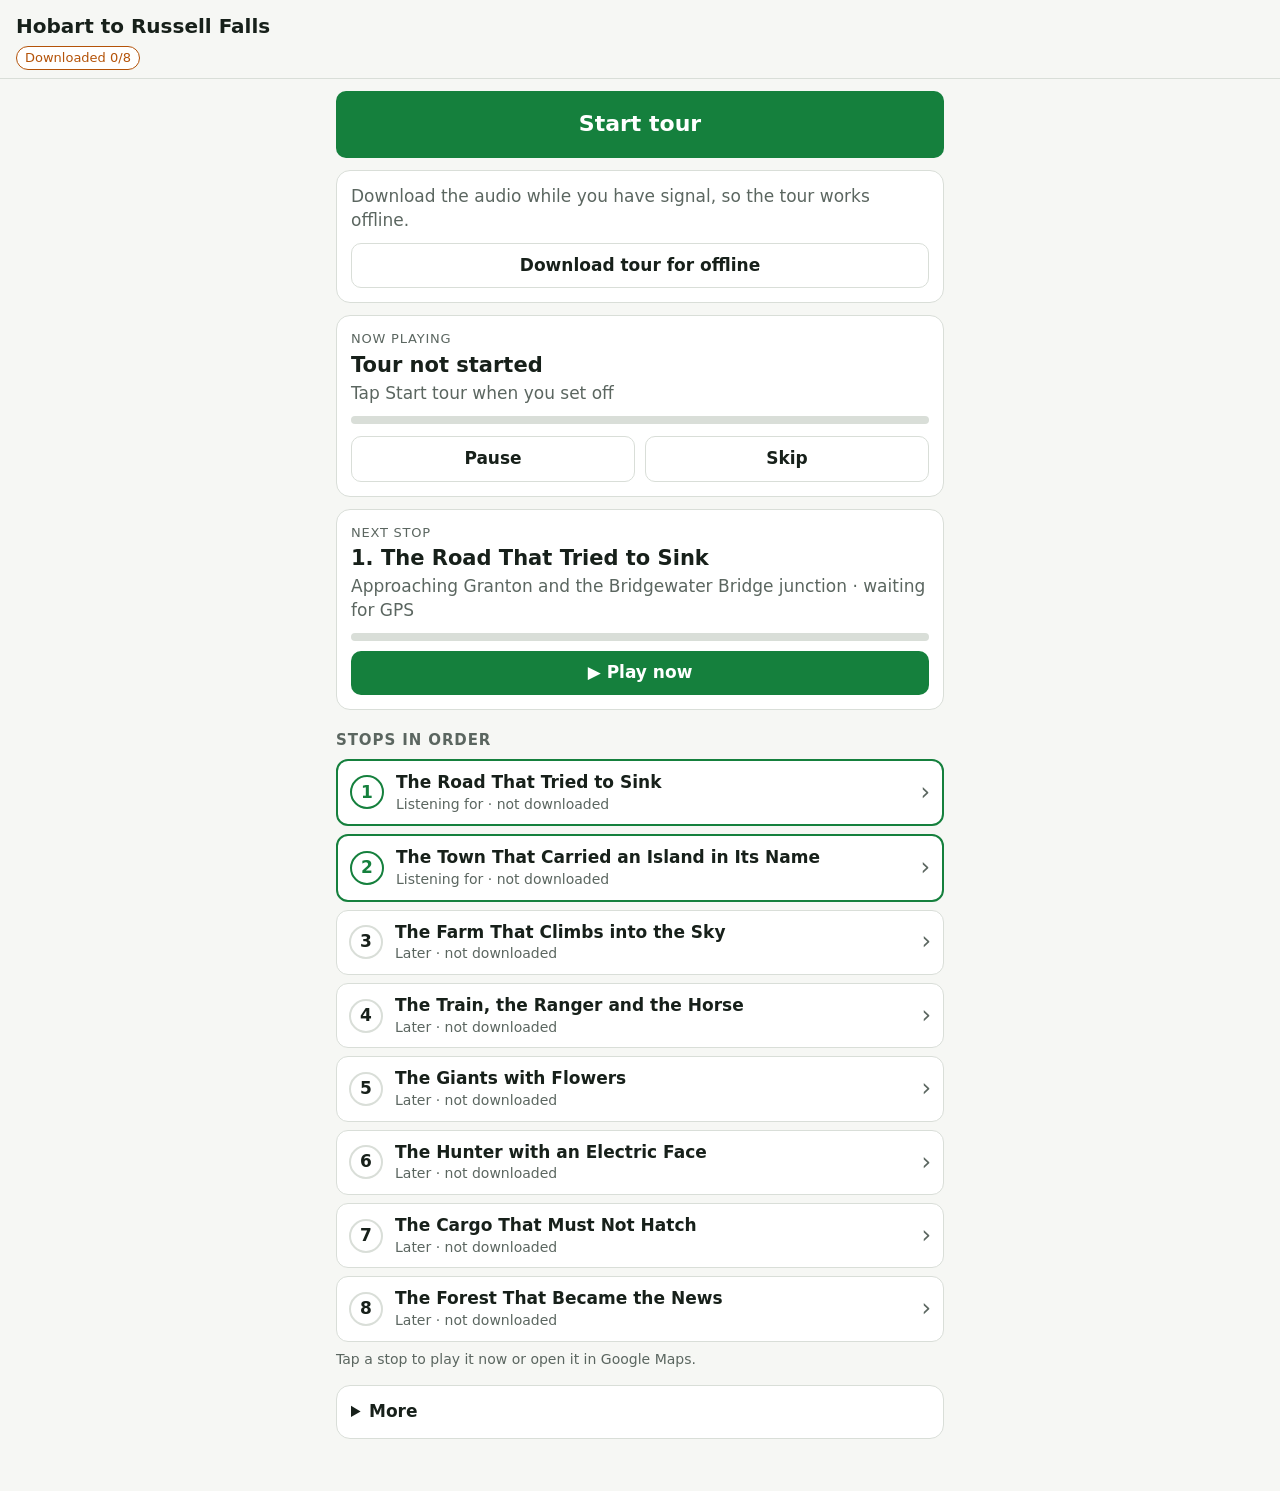
==== site/hobart/index.html @ 5c3e28a6 "Hobart to Russell Falls tour: GPS audio player, pipeline, and eight stops Copy the ElevenLabs pipeli" ====
<!doctype html>
<html lang="en">
<head>
<meta charset="utf-8">
<meta name="viewport" content="width=device-width, initial-scale=1, viewport-fit=cover">
<meta name="theme-color" content="#14532d">
<title>Audio tour</title>
<link rel="manifest" href="manifest.webmanifest">
<link rel="icon" href="../player/icon-192.png">
<link rel="stylesheet" href="../player/style.css">
</head>
<body>
<header>
  <h1 id="title">Audio tour</h1>
  <div id="status" class="status"></div>
</header>
<main>
  <button id="start" class="big">Start tour</button>
  <section id="dl-card" class="card dl">
    <div class="sub">Download the audio while you have signal, so the tour works offline.</div>
    <button id="download" class="wide">Download tour for offline</button>
  </section>
  <section id="now" class="card idle">
    <div class="label">Now playing</div>
    <div id="now-title" class="title">Tour not started</div>
    <div id="now-sub" class="sub"></div>
    <div class="bar"><div id="now-bar"></div></div>
    <button id="tap-play" class="primary wide" hidden>▶ Tap to play</button>
    <div id="now-controls" class="controls" hidden>
      <button id="pause">Pause</button>
      <button id="skip">Skip</button>
    </div>
  </section>
  <section id="next" class="card"></section>
  <h2>Stops in order</h2>
  <div id="stops"></div>
  <p class="hint">Tap a stop to play it now or open it in Google Maps.</p>
  <details id="more" class="card">
    <summary>More</summary>
    <p class="help">Keep this page open on screen while you drive; navigation can run in the
      background. Stops play in order and never interrupt each other: if two trigger close
      together, the second waits. <b>Start here</b> plays a stop now and continues the sequence from it.</p>
    <details id="map-box">
      <summary>Route sketch</summary>
      <svg id="map" role="img" aria-label="Route sketch with stops"></svg>
    </details>
    <details>
      <summary>Plain audio files (if the player fails)</summary>
      <p class="help">Each opens in the phone's own audio player.</p>
      <ol id="files" class="files"></ol>
    </details>
    <section class="tools">
      <button id="sim" hidden>Simulate drive</button>
      <button id="reset">Reset tour</button>
    </section>
  </details>
</main>
<div id="toast" hidden></div>
<script src="../player/app.js"></script>
</body>
</html>
---- site/player/style.css ----
:root {
  --bg: #f6f7f4; --fg: #17201a; --muted: #5b6660; --card: #ffffff; --line: #d9ded8;
  --accent: #15803d; --accent-fg: #fff; --play: #0e7490; --queue: #b45309; --skip: #9ca3af;
}
@media (prefers-color-scheme: dark) {
  :root { --bg: #0f1712; --fg: #e8eee9; --muted: #9aa69f; --card: #18231c; --line: #2a3a30;
    --accent: #22c55e; --accent-fg: #052e16; --play: #22d3ee; --queue: #fbbf24; --skip: #6b7280; }
}
* { box-sizing: border-box; }
body { margin: 0; background: var(--bg); color: var(--fg); font: 17px/1.4 system-ui, sans-serif; }
header { position: sticky; top: 0; z-index: 2; background: var(--bg); padding: 12px 16px 8px; border-bottom: 1px solid var(--line); }
h1 { margin: 0 0 6px; font-size: 20px; }
h2 { font-size: 15px; text-transform: uppercase; letter-spacing: .06em; color: var(--muted); margin: 20px 0 8px; }
main { padding: 12px 16px 40px; max-width: 640px; margin: 0 auto; }
.status { display: flex; flex-wrap: wrap; gap: 6px; }
.status span { font-size: 13px; padding: 2px 8px; border-radius: 99px; background: var(--card); border: 1px solid var(--line); }
button { font: inherit; border: 1px solid var(--line); background: var(--card); color: var(--fg); border-radius: 10px; padding: 10px 14px; min-height: 44px; }
button:active { transform: scale(.98); }
.big { width: 100%; font-size: 22px; font-weight: 700; padding: 18px; background: var(--accent); color: var(--accent-fg); border: 0; margin-bottom: 12px; }
.card { background: var(--card); border: 1px solid var(--line); border-radius: 14px; padding: 14px; margin-bottom: 12px; }
.card.playing { border: 2px solid var(--play); }
.label { font-size: 13px; text-transform: uppercase; letter-spacing: .06em; color: var(--muted); }
.title { font-size: 21px; font-weight: 700; margin: 2px 0; }
.sub { color: var(--muted); }
.bar { height: 8px; background: var(--line); border-radius: 99px; overflow: hidden; margin-top: 10px; }
.bar > div { height: 100%; background: var(--play); width: 0; transition: width .5s; }
#next .bar > div { background: var(--accent); }
.controls { display: flex; gap: 10px; margin-top: 12px; }
.controls button { flex: 1; font-weight: 600; }
.queued { color: var(--queue); margin-bottom: 8px; }
.stop { background: var(--card); border: 1px solid var(--line); border-radius: 12px; margin-bottom: 8px; }
.stop summary { display: flex; align-items: center; gap: 12px; padding: 10px 12px; cursor: pointer; list-style: none; }
.stop summary::-webkit-details-marker { display: none; }
.num { flex: none; width: 34px; height: 34px; border-radius: 50%; display: grid; place-items: center; font-weight: 700; border: 2px solid var(--line); }
.info { flex: 1; min-width: 0; display: flex; flex-direction: column; }
.info .t { font-weight: 600; }
.info .s { font-size: 14px; color: var(--muted); }
.chev { flex: none; color: var(--muted); font-size: 24px; transition: transform .15s; }
.stop[open] .chev { transform: rotate(90deg); }
.primary { background: var(--accent); color: var(--accent-fg); border: 0; font-weight: 700; }
.wide { width: 100%; margin-top: 10px; font-weight: 600; }
.status span.warn { border-color: var(--queue); color: var(--queue); }
.hint { font-size: 14px; color: var(--muted); margin: 4px 0 16px; }
#more > summary { font-weight: 600; cursor: pointer; }
#more details { margin-top: 8px; }
.more { padding: 0 12px 12px 58px; font-size: 15px; color: var(--muted); }
.actions { display: flex; flex-wrap: wrap; gap: 8px; align-items: center; }
.actions a { color: var(--play); }
.stop.playing { border: 2px solid var(--play); }
.stop.playing .num { background: var(--play); border-color: var(--play); color: var(--bg); }
.stop.queued .num { border-color: var(--queue); color: var(--queue); }
.stop.queued .s { color: var(--queue); }
.stop.armed { border: 2px solid var(--accent); }
.stop.armed .num { border-color: var(--accent); color: var(--accent); }
.stop.played .num { background: var(--accent); border-color: var(--accent); color: var(--accent-fg); }
.stop.played .t, .stop.skipped .t { color: var(--muted); }
.stop.skipped .num { border-style: dashed; color: var(--skip); }
#map-box summary { font-weight: 600; cursor: pointer; }
#map { width: 100%; height: auto; margin-top: 8px; }
#map .route { fill: none; stroke: var(--muted); stroke-width: 5; }
#map .route.ret { stroke-dasharray: 12 10; stroke-width: 3; }
#map .pin circle { fill: var(--accent); fill-opacity: .15; stroke: var(--accent); stroke-width: 3; }
#map .pin.played circle, #map .pin.skipped circle { stroke: var(--skip); fill: var(--skip); }
#map .pin.playing circle { stroke: var(--play); fill: var(--play); fill-opacity: .4; }
#map .pin text { fill: var(--fg); font: bold 34px system-ui; text-anchor: middle; dominant-baseline: central; }
#map .me { fill: #ef4444; stroke: #fff; stroke-width: 4; }
.tools { display: flex; flex-wrap: wrap; gap: 8px; margin-top: 16px; }
.help { font-size: 14px; color: var(--muted); }
.error { background: #fee2e2; color: #7f1d1d; padding: 12px; }
#toast { position: fixed; left: 16px; right: 16px; bottom: 16px; background: var(--fg); color: var(--bg); padding: 12px 14px; border-radius: 10px; z-index: 3; }
.card.blocked { border: 2px solid var(--queue); }
.files { padding-left: 20px; }
.files a { color: var(--play); line-height: 2; }
#more details > summary { cursor: pointer; }
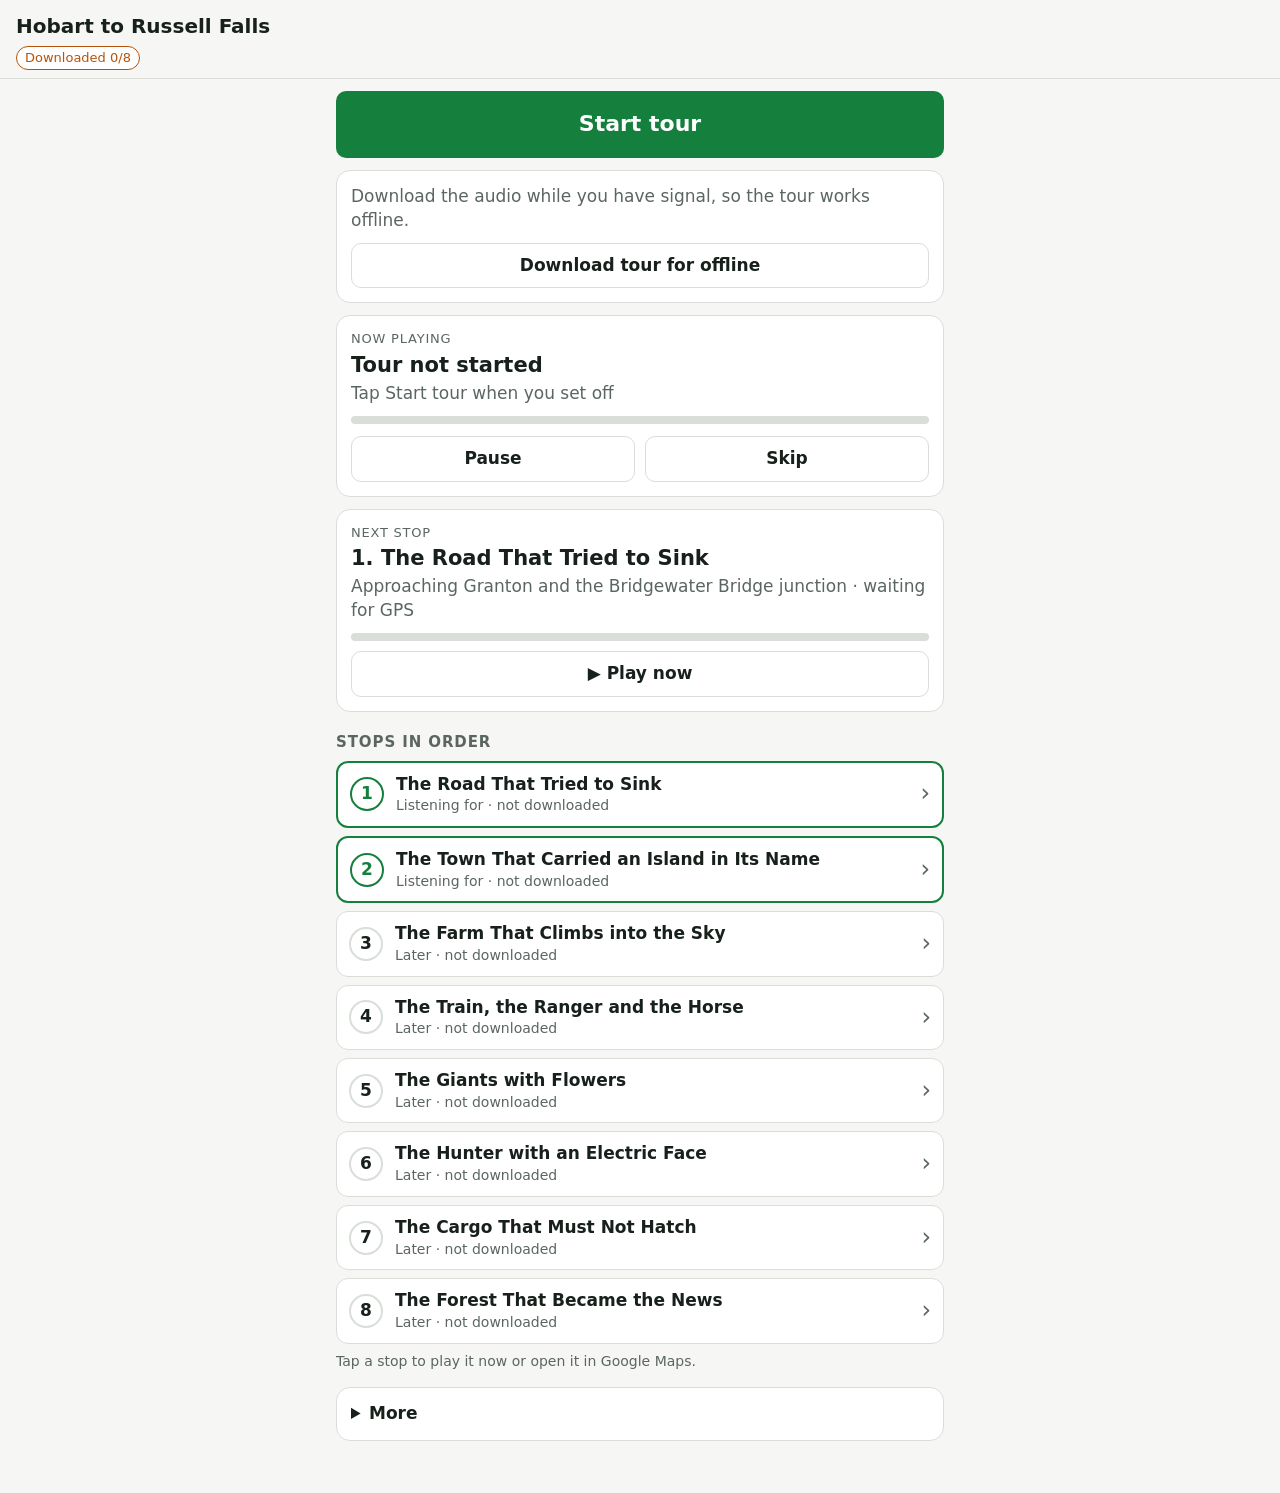
==== commit 2e985c0b: "Make Start wait for GPS and catch up on stops passed while away Task 001 and the catch-up part of ta" ====
--- a/site/hobart/index.html
+++ b/site/hobart/index.html
@@ -1,21 +1,27 @@
 <!doctype html>
+<!-- site/<slug>/index.html is written from site/player/tour.html by `tour publish`; edit the template. -->
 <html lang="en">
 <head>
 <meta charset="utf-8">
 <meta name="viewport" content="width=device-width, initial-scale=1, viewport-fit=cover">
 <meta name="theme-color" content="#14532d">
-<title>Audio tour</title>
+<title>Hobart to Russell Falls</title>
 <link rel="manifest" href="manifest.webmanifest">
 <link rel="icon" href="../player/icon-192.png">
 <link rel="stylesheet" href="../player/style.css">
 </head>
 <body>
 <header>
-  <h1 id="title">Audio tour</h1>
+  <h1 id="title">Hobart to Russell Falls</h1>
   <div id="status" class="status"></div>
 </header>
 <main>
   <button id="start" class="big">Start tour</button>
+  <section id="stale" class="card" hidden>
+    <div class="sub">This phone has progress on this tour from more than 8 hours ago.</div>
+    <button id="restart" class="big">Start from the beginning</button>
+    <button id="continue" class="wide">Continue</button>
+  </section>
   <section id="dl-card" class="card dl">
     <div class="sub">Download the audio while you have signal, so the tour works offline.</div>
     <button id="download" class="wide">Download tour for offline</button>
@@ -25,6 +31,7 @@
     <div id="now-title" class="title">Tour not started</div>
     <div id="now-sub" class="sub"></div>
     <div class="bar"><div id="now-bar"></div></div>
+    <div id="now-offers"></div>
     <button id="tap-play" class="primary wide" hidden>▶ Tap to play</button>
     <div id="now-controls" class="controls" hidden>
       <button id="pause">Pause</button>
@@ -39,7 +46,9 @@
     <summary>More</summary>
     <p class="help">Keep this page open on screen while you drive; navigation can run in the
       background. Stops play in order and never interrupt each other: if two trigger close
-      together, the second waits. <b>Start here</b> plays a stop now and continues the sequence from it.</p>
+      together, the second waits. <b>Start here</b> plays a stop now and continues the sequence from it.
+      If you switch to another app or the screen locks, the phone stops sending GPS to this page;
+      a stop you pass meanwhile is offered when you come back.</p>
     <details id="map-box">
       <summary>Route sketch</summary>
       <svg id="map" role="img" aria-label="Route sketch with stops"></svg>
@@ -48,6 +57,11 @@
       <summary>Plain audio files (if the player fails)</summary>
       <p class="help">Each opens in the phone's own audio player.</p>
       <ol id="files" class="files"></ol>
+    </details>
+    <details id="log-box">
+      <summary>Event log</summary>
+      <p class="help">Why each stop started, newest first. It stays on this phone.</p>
+      <ol id="log" class="log"></ol>
     </details>
     <section class="tools">
       <button id="sim" hidden>Simulate drive</button>
--- a/site/player/style.css
+++ b/site/player/style.css
@@ -18,6 +18,7 @@
 button:active { transform: scale(.98); }
 .big { width: 100%; font-size: 22px; font-weight: 700; padding: 18px; background: var(--accent); color: var(--accent-fg); border: 0; margin-bottom: 12px; }
 .card { background: var(--card); border: 1px solid var(--line); border-radius: 14px; padding: 14px; margin-bottom: 12px; }
+a.card { display: block; color: inherit; text-decoration: none; }
 .card.playing { border: 2px solid var(--play); }
 .label { font-size: 13px; text-transform: uppercase; letter-spacing: .06em; color: var(--muted); }
 .title { font-size: 21px; font-weight: 700; margin: 2px 0; }
@@ -53,14 +54,16 @@
 .stop.armed { border: 2px solid var(--accent); }
 .stop.armed .num { border-color: var(--accent); color: var(--accent); }
 .stop.played .num { background: var(--accent); border-color: var(--accent); color: var(--accent-fg); }
-.stop.played .t, .stop.skipped .t { color: var(--muted); }
-.stop.skipped .num { border-style: dashed; color: var(--skip); }
+.stop.played .t, .stop.skipped .t, .stop.missed .t { color: var(--muted); }
+.stop.skipped .num, .stop.missed .num { border-style: dashed; color: var(--skip); }
+.stop.missed .s { color: var(--queue); }
+.stop.resume .num { border-color: var(--queue); color: var(--queue); }
 #map-box summary { font-weight: 600; cursor: pointer; }
 #map { width: 100%; height: auto; margin-top: 8px; }
 #map .route { fill: none; stroke: var(--muted); stroke-width: 5; }
 #map .route.ret { stroke-dasharray: 12 10; stroke-width: 3; }
 #map .pin circle { fill: var(--accent); fill-opacity: .15; stroke: var(--accent); stroke-width: 3; }
-#map .pin.played circle, #map .pin.skipped circle { stroke: var(--skip); fill: var(--skip); }
+#map .pin.played circle, #map .pin.skipped circle, #map .pin.missed circle { stroke: var(--skip); fill: var(--skip); }
 #map .pin.playing circle { stroke: var(--play); fill: var(--play); fill-opacity: .4; }
 #map .pin text { fill: var(--fg); font: bold 34px system-ui; text-anchor: middle; dominant-baseline: central; }
 #map .me { fill: #ef4444; stroke: #fff; stroke-width: 4; }
@@ -72,3 +75,9 @@
 .files { padding-left: 20px; }
 .files a { color: var(--play); line-height: 2; }
 #more details > summary { cursor: pointer; }
+.offer { margin-top: 12px; }
+.offer .wide { margin-top: 4px; }
+#stale .big { margin: 10px 0 0; }
+.log { padding-left: 20px; font-size: 14px; color: var(--muted); }
+.log li { margin-bottom: 4px; }
+.log b { color: var(--fg); font-weight: 600; }
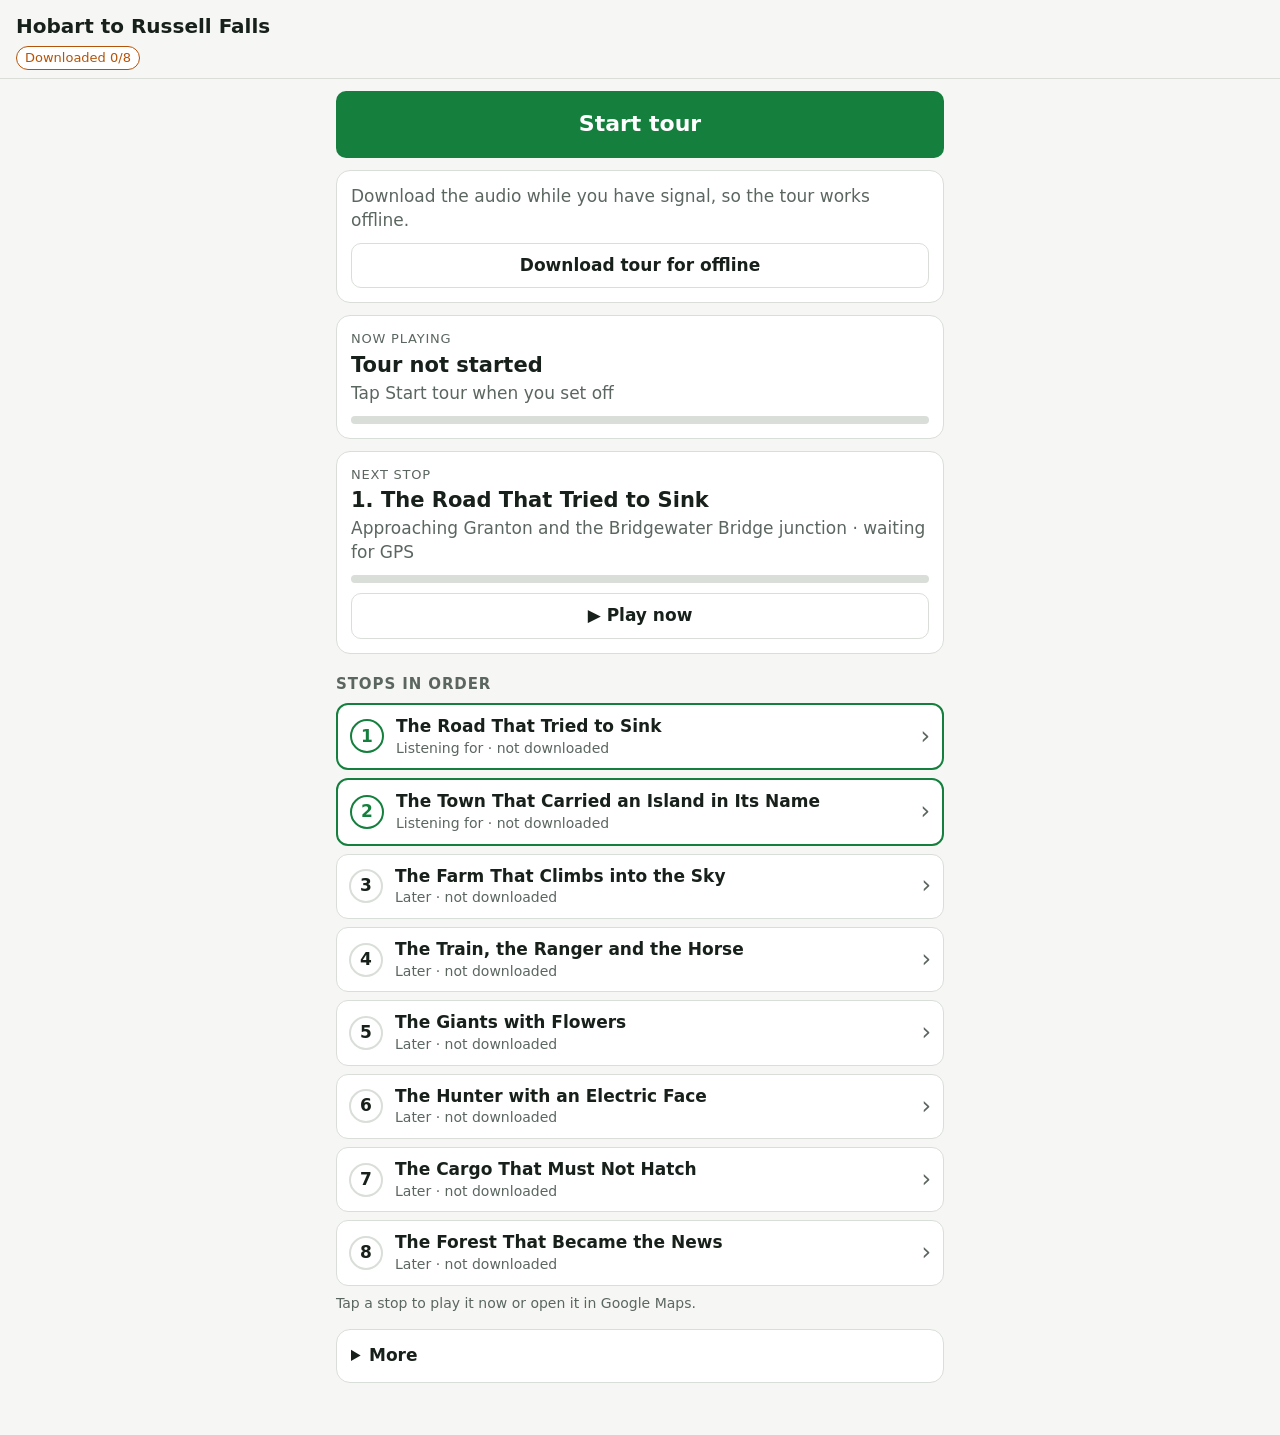
==== commit e915853d: "Split the player into app.js (engine), map.js and view.js (task 009 step 2) Classic scripts loaded i" ====
--- a/site/hobart/index.html
+++ b/site/hobart/index.html
@@ -71,5 +71,7 @@
 </main>
 <div id="toast" hidden></div>
 <script src="../player/app.js"></script>
+<script src="../player/map.js"></script>
+<script src="../player/view.js"></script>
 </body>
 </html>
--- a/site/player/style.css
+++ b/site/player/style.css
@@ -81,3 +81,8 @@
 .log { padding-left: 20px; font-size: 14px; color: var(--muted); }
 .log li { margin-bottom: 4px; }
 .log b { color: var(--fg); font-weight: 600; }
+a.button { display: block; text-align: center; text-decoration: none; border-radius: 10px; padding: 12px 14px; min-height: 44px; }
+.offer.song .why { margin: 6px 0 0; }
+.song-save { margin-top: 10px; color: var(--queue); }
+.song-line a { color: var(--play); white-space: nowrap; }
+.controls[hidden] { display: none; } /* .controls sets display, which would override the hidden attribute */
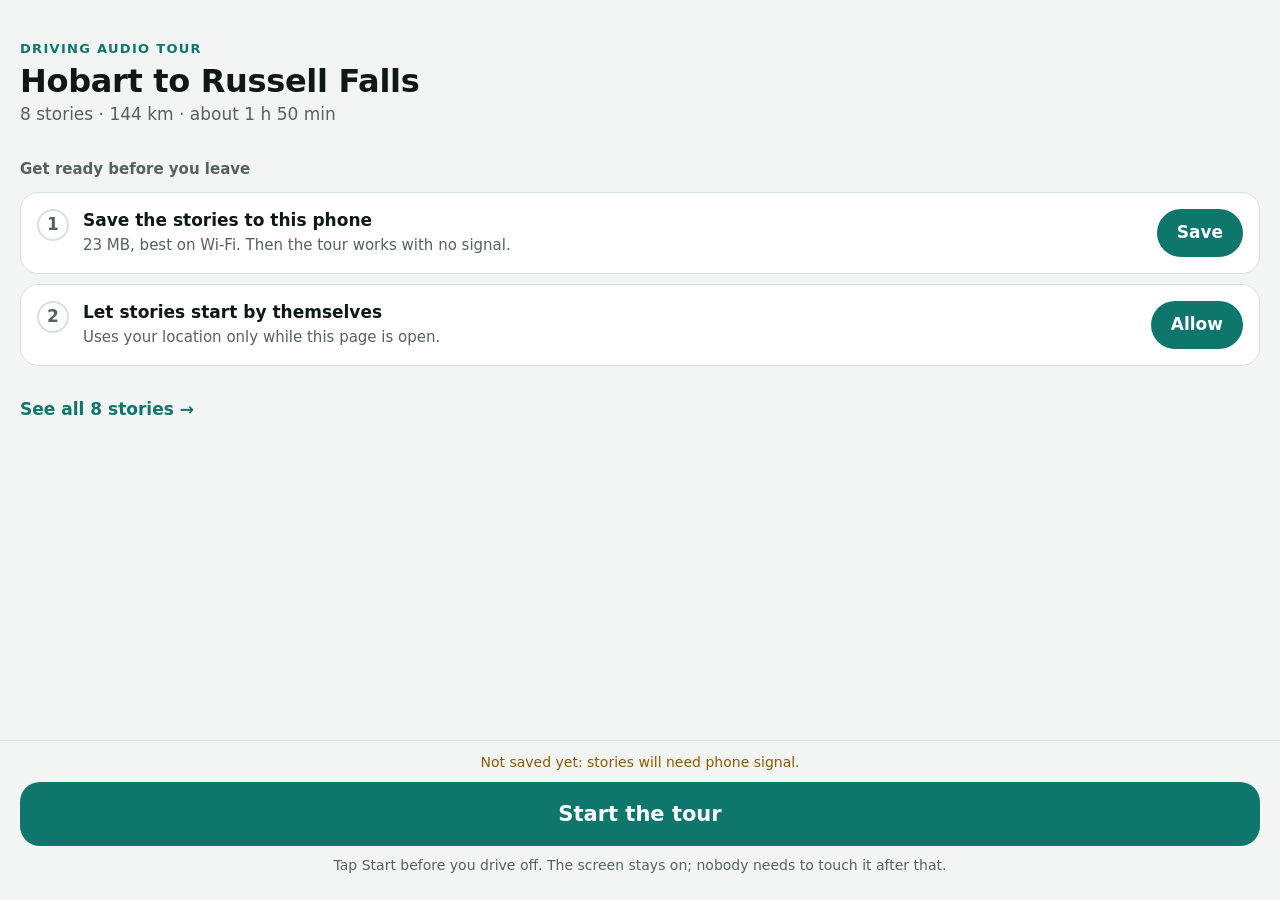
==== commit d706c678: "Setup, car screen, offers and All stories (task 009 step 3) Design A.3's page one: a setup checklist" ====
--- a/site/hobart/index.html
+++ b/site/hobart/index.html
@@ -11,65 +11,34 @@
 <link rel="stylesheet" href="../player/style.css">
 </head>
 <body>
-<header>
-  <h1 id="title">Hobart to Russell Falls</h1>
-  <div id="status" class="status"></div>
-</header>
-<main>
-  <button id="start" class="big">Start tour</button>
-  <section id="stale" class="card" hidden>
-    <div class="sub">This phone has progress on this tour from more than 8 hours ago.</div>
-    <button id="restart" class="big">Start from the beginning</button>
-    <button id="continue" class="wide">Continue</button>
-  </section>
-  <section id="dl-card" class="card dl">
-    <div class="sub">Download the audio while you have signal, so the tour works offline.</div>
-    <button id="download" class="wide">Download tour for offline</button>
-  </section>
-  <section id="now" class="card idle">
-    <div class="label">Now playing</div>
-    <div id="now-title" class="title">Tour not started</div>
-    <div id="now-sub" class="sub"></div>
-    <div class="bar"><div id="now-bar"></div></div>
-    <div id="now-offers"></div>
-    <button id="tap-play" class="primary wide" hidden>▶ Tap to play</button>
-    <div id="now-controls" class="controls" hidden>
-      <button id="pause">Pause</button>
-      <button id="skip">Skip</button>
-    </div>
-  </section>
-  <section id="next" class="card"></section>
-  <h2>Stops in order</h2>
-  <div id="stops"></div>
-  <p class="hint">Tap a stop to play it now or open it in Google Maps.</p>
-  <details id="more" class="card">
-    <summary>More</summary>
-    <p class="help">Keep this page open on screen while you drive; navigation can run in the
-      background. Stops play in order and never interrupt each other: if two trigger close
-      together, the second waits. <b>Start here</b> plays a stop now and continues the sequence from it.
-      If you switch to another app or the screen locks, the phone stops sending GPS to this page;
-      a stop you pass meanwhile is offered when you come back.</p>
-    <details id="map-box">
-      <summary>Route sketch</summary>
-      <svg id="map" role="img" aria-label="Route sketch with stops"></svg>
-    </details>
-    <details>
-      <summary>Plain audio files (if the player fails)</summary>
-      <p class="help">Each opens in the phone's own audio player.</p>
-      <ol id="files" class="files"></ol>
-    </details>
-    <details id="log-box">
-      <summary>Event log</summary>
-      <p class="help">Why each stop started, newest first. It stays on this phone.</p>
-      <ol id="log" class="log"></ol>
-    </details>
-    <section class="tools">
-      <button id="sim" hidden>Simulate drive</button>
-      <button id="reset">Reset tour</button>
+<section id="setup" hidden></section>
+<section id="drive" hidden>
+  <div class="pager" id="pager">
+    <section class="page glance" id="p1"></section>
+    <section class="page map-page" id="p2">
+      <div class="p2-map" id="p2map"><svg id="map" role="img" aria-label="Route map with stops"></svg></div>
+      <div class="p2-top"><button class="pg-btn" id="to-story" data-act="toStory">‹ Story</button></div>
     </section>
+  </div>
+  <div class="dots" aria-hidden="true"><span class="on"></span><span></span></div>
+</section>
+<section id="sheet" hidden>
+  <div class="sheet-head"><h2>Stories</h2><button class="x" data-act="closeSheet" aria-label="Close">✕</button></div>
+  <ol class="list" id="stories"></ol>
+  <div class="sheet-more">
+    <button class="o-no" id="log-toggle" data-act="toggleLog">Why did that play?</button>
+    <button class="o-no" id="reset" data-act="reset">Start over</button>
+  </div>
+  <ol id="log" class="log" hidden></ol>
+  <details class="files">
+    <summary>Plain audio files (if the player fails)</summary>
+    <p class="help">Each opens in the phone's own audio player.</p>
+    <ol id="files"></ol>
   </details>
-</main>
-<div id="toast" hidden></div>
+  <p class="help" id="help"></p>
+  <button class="o-no" id="sim" data-act="sim" hidden>Simulate drive</button>
+</section>
+<div id="toast" role="status" hidden></div>
 <script src="../player/app.js"></script>
 <script src="../player/map.js"></script>
 <script src="../player/view.js"></script>
--- a/site/player/style.css
+++ b/site/player/style.css
@@ -1,88 +1,196 @@
+/* The player (tour.html) and the tour list (home.html). Design A.3 (experiments/ui_ux_redesign/):
+   setup and the tour list follow the phone's light/dark theme; the car screen (body.car) is always dark. */
 :root {
-  --bg: #f6f7f4; --fg: #17201a; --muted: #5b6660; --card: #ffffff; --line: #d9ded8;
-  --accent: #15803d; --accent-fg: #fff; --play: #0e7490; --queue: #b45309; --skip: #9ca3af;
+  --bg: #f3f5f4; --surface: #ffffff; --fg: #101816; --muted: #55625e; --line: #d8dfdc;
+  --accent: #0f766e; --accent-fg: #ffffff; --accent-soft: #d5efe9; --warn: #8a5a00;
 }
 @media (prefers-color-scheme: dark) {
-  :root { --bg: #0f1712; --fg: #e8eee9; --muted: #9aa69f; --card: #18231c; --line: #2a3a30;
-    --accent: #22c55e; --accent-fg: #052e16; --play: #22d3ee; --queue: #fbbf24; --skip: #6b7280; }
+  :root {
+    --bg: #0b0f0e; --surface: #151b19; --fg: #eef3f1; --muted: #93a39e; --line: #26302d;
+    --accent: #5eead4; --accent-fg: #04302b; --accent-soft: #123a35; --warn: #e2c26d;
+  }
 }
+body.car {
+  --bg: #050707; --surface: #121716; --fg: #f2f6f5; --muted: #8b9a96; --line: #222b29;
+  --accent: #5eead4; --accent-fg: #04302b; --accent-soft: #10302c; --warn: #e2c26d;
+  color-scheme: dark;
+}
+
 * { box-sizing: border-box; }
-body { margin: 0; background: var(--bg); color: var(--fg); font: 17px/1.4 system-ui, sans-serif; }
-header { position: sticky; top: 0; z-index: 2; background: var(--bg); padding: 12px 16px 8px; border-bottom: 1px solid var(--line); }
-h1 { margin: 0 0 6px; font-size: 20px; }
-h2 { font-size: 15px; text-transform: uppercase; letter-spacing: .06em; color: var(--muted); margin: 20px 0 8px; }
-main { padding: 12px 16px 40px; max-width: 640px; margin: 0 auto; }
-.status { display: flex; flex-wrap: wrap; gap: 6px; }
-.status span { font-size: 13px; padding: 2px 8px; border-radius: 99px; background: var(--card); border: 1px solid var(--line); }
-button { font: inherit; border: 1px solid var(--line); background: var(--card); color: var(--fg); border-radius: 10px; padding: 10px 14px; min-height: 44px; }
-button:active { transform: scale(.98); }
-.big { width: 100%; font-size: 22px; font-weight: 700; padding: 18px; background: var(--accent); color: var(--accent-fg); border: 0; margin-bottom: 12px; }
-.card { background: var(--card); border: 1px solid var(--line); border-radius: 14px; padding: 14px; margin-bottom: 12px; }
-a.card { display: block; color: inherit; text-decoration: none; }
-.card.playing { border: 2px solid var(--play); }
-.label { font-size: 13px; text-transform: uppercase; letter-spacing: .06em; color: var(--muted); }
-.title { font-size: 21px; font-weight: 700; margin: 2px 0; }
-.sub { color: var(--muted); }
-.bar { height: 8px; background: var(--line); border-radius: 99px; overflow: hidden; margin-top: 10px; }
-.bar > div { height: 100%; background: var(--play); width: 0; transition: width .5s; }
-#next .bar > div { background: var(--accent); }
-.controls { display: flex; gap: 10px; margin-top: 12px; }
-.controls button { flex: 1; font-weight: 600; }
-.queued { color: var(--queue); margin-bottom: 8px; }
-.stop { background: var(--card); border: 1px solid var(--line); border-radius: 12px; margin-bottom: 8px; }
-.stop summary { display: flex; align-items: center; gap: 12px; padding: 10px 12px; cursor: pointer; list-style: none; }
-.stop summary::-webkit-details-marker { display: none; }
-.num { flex: none; width: 34px; height: 34px; border-radius: 50%; display: grid; place-items: center; font-weight: 700; border: 2px solid var(--line); }
-.info { flex: 1; min-width: 0; display: flex; flex-direction: column; }
-.info .t { font-weight: 600; }
-.info .s { font-size: 14px; color: var(--muted); }
-.chev { flex: none; color: var(--muted); font-size: 24px; transition: transform .15s; }
-.stop[open] .chev { transform: rotate(90deg); }
-.primary { background: var(--accent); color: var(--accent-fg); border: 0; font-weight: 700; }
-.wide { width: 100%; margin-top: 10px; font-weight: 600; }
-.status span.warn { border-color: var(--queue); color: var(--queue); }
-.hint { font-size: 14px; color: var(--muted); margin: 4px 0 16px; }
-#more > summary { font-weight: 600; cursor: pointer; }
-#more details { margin-top: 8px; }
-.more { padding: 0 12px 12px 58px; font-size: 15px; color: var(--muted); }
-.actions { display: flex; flex-wrap: wrap; gap: 8px; align-items: center; }
-.actions a { color: var(--play); }
-.stop.playing { border: 2px solid var(--play); }
-.stop.playing .num { background: var(--play); border-color: var(--play); color: var(--bg); }
-.stop.queued .num { border-color: var(--queue); color: var(--queue); }
-.stop.queued .s { color: var(--queue); }
-.stop.armed { border: 2px solid var(--accent); }
-.stop.armed .num { border-color: var(--accent); color: var(--accent); }
-.stop.played .num { background: var(--accent); border-color: var(--accent); color: var(--accent-fg); }
-.stop.played .t, .stop.skipped .t, .stop.missed .t { color: var(--muted); }
-.stop.skipped .num, .stop.missed .num { border-style: dashed; color: var(--skip); }
-.stop.missed .s { color: var(--queue); }
-.stop.resume .num { border-color: var(--queue); color: var(--queue); }
-#map-box summary { font-weight: 600; cursor: pointer; }
-#map { width: 100%; height: auto; margin-top: 8px; }
-#map .route { fill: none; stroke: var(--muted); stroke-width: 5; }
+[hidden] { display: none !important; }
+html, body { margin: 0; height: 100%; }
+body { background: var(--bg); color: var(--fg); font: 17px/1.4 system-ui, sans-serif; -webkit-tap-highlight-color: transparent; }
+button { font: inherit; color: inherit; cursor: pointer; }
+a { color: var(--accent); }
+.error { position: relative; z-index: 50; background: #fee2e2; color: #7f1d1d; padding: 12px; margin: 0; }
+
+/* Setup: a checklist, one big Start. */
+#setup { position: fixed; inset: 0; display: flex; flex-direction: column; }
+.setup-scroll { flex: 1; overflow: auto; padding: 40px 20px 16px; }
+.kicker { margin: 0; font-size: 13px; letter-spacing: .1em; text-transform: uppercase; color: var(--accent); font-weight: 700; }
+#setup h1, .home h1 { margin: 6px 0 4px; font-size: 32px; line-height: 1.1; letter-spacing: -.01em; }
+.meta { margin: 0; color: var(--muted); }
+#setup h2 { margin: 32px 0 12px; font-size: 15px; color: var(--muted); font-weight: 600; }
+.checks { list-style: none; margin: 0; padding: 0; display: grid; gap: 10px; }
+.check { display: flex; gap: 14px; align-items: flex-start; padding: 16px; background: var(--surface);
+  border: 1px solid var(--line); border-radius: 18px; }
+.tick { flex: none; width: 32px; height: 32px; border-radius: 50%; display: grid; place-items: center;
+  font-weight: 700; border: 2px solid var(--line); color: var(--muted); }
+.check.done .tick { background: var(--accent); border-color: var(--accent); color: var(--accent-fg); }
+.check-t { flex: 1; min-width: 0; }
+.check-t b { display: block; }
+.check-t > span { display: block; color: var(--muted); font-size: 15px; margin-top: 2px; }
+.check.done .check-t b { color: var(--muted); font-weight: 600; }
+.no-signal { color: var(--warn); }
+.act { flex: none; align-self: center; min-height: 48px; padding: 0 20px; border-radius: 99px; border: 0;
+  background: var(--accent); color: var(--accent-fg); font-weight: 700; }
+.act.quiet { background: transparent; border: 1.5px solid var(--line); color: var(--fg); }
+.prog { height: 6px; border-radius: 99px; background: var(--line); overflow: hidden; margin-top: 10px; }
+.prog > div { height: 100%; background: var(--accent); width: 0; transition: width .2s; }
+.link { margin: 20px 0 0; padding: 12px 0; min-height: 48px; background: none; border: 0; color: var(--accent); font-weight: 600; }
+.setup-foot { padding: 12px 20px calc(24px + env(safe-area-inset-bottom)); border-top: 1px solid var(--line); background: var(--bg); }
+.go { width: 100%; min-height: 64px; border: 0; border-radius: 20px; background: var(--accent); color: var(--accent-fg);
+  font-size: 21px; font-weight: 800; }
+.go.quiet { margin-top: 10px; min-height: 56px; font-size: 18px; background: transparent; border: 1.5px solid var(--line); color: var(--fg); }
+.fine { margin: 10px 0 0; font-size: 14px; color: var(--muted); text-align: center; }
+.fine.top { margin: 0 0 10px; }
+.warn-line { margin: 0 0 10px; font-size: 14px; color: var(--warn); text-align: center; }
+
+/* The car screen: one thing, very large. Two pages side by side: the story, then the map. */
+#drive { position: fixed; inset: 0; }
+.pager { position: absolute; inset: 0; display: flex; overflow-x: auto; overflow-y: hidden; scroll-snap-type: x mandatory;
+  scrollbar-width: none; overscroll-behavior-x: contain; }
+.pager::-webkit-scrollbar { display: none; }
+.page { flex: none; width: 100%; height: 100%; position: relative; scroll-snap-align: start; scroll-snap-stop: always; }
+.page.glance { display: flex; flex-direction: column;
+  padding: calc(16px + env(safe-area-inset-top)) 20px calc(20px + env(safe-area-inset-bottom)); }
+.dots { position: absolute; top: calc(5px + env(safe-area-inset-top)); left: 50%; transform: translateX(-50%); display: flex; gap: 7px;
+  z-index: 3; pointer-events: none; }
+.dots span { width: 7px; height: 7px; border-radius: 50%; background: var(--line); transition: background .2s; }
+.dots span.on { background: var(--fg); }
+.top { display: flex; gap: 8px; align-items: center; min-height: 44px; flex-wrap: wrap; }
+.pill { font-size: 14px; color: var(--muted); display: inline-flex; align-items: center; gap: 6px; }
+.pill .dot { width: 8px; height: 8px; border-radius: 50%; background: var(--accent); }
+.pill.warn { color: var(--warn); border: 1px solid currentColor; border-radius: 99px; padding: 2px 10px; }
+.top .spacer { flex: 1; }
+.pg-btn { min-height: 48px; padding: 0 16px; border-radius: 99px; border: 1.5px solid var(--line); background: rgba(18, 23, 22, .85); font-weight: 700; }
+.hero { flex: 1; display: flex; flex-direction: column; align-items: center; justify-content: center; text-align: center; min-height: 0; }
+.ring { --size: min(62vw, 34vh, 260px); position: relative; width: var(--size); height: var(--size); flex: none; }
+.ring > svg { position: absolute; inset: 0; transform: rotate(-90deg); }
+.ring > svg circle { fill: none; stroke-width: 3.2; }
+.ring .track { stroke: var(--line); }
+.ring .val { stroke: var(--accent); stroke-linecap: round; transition: stroke-dashoffset .3s linear; }
+.ring-btn, .ring-txt { position: absolute; inset: 14%; border-radius: 50%; display: grid; place-items: center; }
+.ring-btn { border: 0; background: var(--accent-soft); color: var(--accent); align-content: center; gap: 4px; }
+.ring-btn svg { width: 38%; height: 38%; fill: currentColor; justify-self: center; }
+.ring-btn span { font-size: 18px; font-weight: 800; }
+.ring-btn span:not(:only-child) { margin-top: -4px; }
+.ring-txt { align-content: center; gap: 2px; }
+.huge { font-size: clamp(44px, 15vw, 64px); font-weight: 800; line-height: 1; letter-spacing: -.02em; }
+.unit { font-size: 16px; color: var(--muted); }
+.label { margin: 22px 0 4px; font-size: 14px; letter-spacing: .12em; text-transform: uppercase; color: var(--accent); font-weight: 700; }
+.big { margin: 0; font-size: clamp(26px, 7.4vw, 32px); line-height: 1.15; letter-spacing: -.01em; }
+.sub { margin: 8px 0 0; color: var(--muted); font-size: 17px; }
+.then { margin: 12px 0 0; color: var(--muted); font-size: 15px; }
+.text-btn { margin-top: 10px; min-height: 48px; padding: 0 12px; background: none; border: 0; color: var(--accent); font-weight: 700; font-size: 16px; }
+.offer { margin-top: 12px; padding: 16px; border-radius: 20px; background: var(--surface); border: 1px solid var(--line); }
+.offer .label { margin: 0 0 4px; font-size: 12px; }
+.o-title { margin: 0; font-size: 19px; font-weight: 700; }
+.o-why { margin: 4px 0 0; color: var(--muted); font-size: 15px; }
+.song-save b { color: var(--warn); }
+.o-hint { margin: 10px 0 0; color: var(--muted); font-size: 13px; }
+.o-row { display: flex; gap: 10px; margin-top: 12px; }
+.o-yes, .o-no { flex: 1; min-height: 52px; border-radius: 16px; font-weight: 700; display: inline-flex; align-items: center;
+  justify-content: center; text-align: center; text-decoration: none; padding: 0 12px; }
+.o-yes { border: 0; background: var(--accent); color: var(--accent-fg); }
+.o-no { border: 1.5px solid var(--line); background: transparent; color: var(--fg); }
+.dock { display: flex; gap: 12px; margin-top: 14px; }
+.dock-btn { flex: 1; min-height: 64px; border-radius: 20px; border: 1.5px solid var(--line); background: var(--surface);
+  font-size: 18px; font-weight: 700; }
+
+/* A phone in a sideways mount (about 390 px tall): ring and caption left, offer and dock right. */
+@media (orientation: landscape) and (max-height: 500px) {
+  #setup { display: block; overflow: auto; }
+  .setup-scroll { overflow: visible; padding-top: 24px; }
+  .page.glance { display: grid; grid-template-columns: minmax(0, 1.35fr) minmax(0, 1fr); grid-template-rows: auto 1fr auto; column-gap: 28px;
+    padding: calc(10px + env(safe-area-inset-top)) calc(20px + env(safe-area-inset-right)) calc(14px + env(safe-area-inset-bottom)) calc(20px + env(safe-area-inset-left)); }
+  .top { grid-column: 1 / -1; }
+  .hero { grid-column: 1; grid-row: 2 / 4; flex-direction: row; gap: 20px; text-align: left; justify-content: flex-start; }
+  .ring { --size: min(50vh, 22vw, 180px); }
+  .caption { min-width: 0; }
+  .caption .label:first-child { margin-top: 0; }
+  .big { font-size: clamp(22px, 3.2vw, 28px); }
+  .offer { grid-column: 2; grid-row: 2; align-self: end; margin-top: 0; padding: 12px 14px; }
+  .offer .o-why { display: -webkit-box; -webkit-line-clamp: 2; -webkit-box-orient: vertical; overflow: hidden; }
+  .dock { grid-column: 2; grid-row: 3; align-self: end; }
+  .dots { top: calc(3px + env(safe-area-inset-top)); }
+}
+
+/* The map page (map.js). */
+.map-page { background: var(--bg); }
+.p2-map { position: absolute; inset: 0; display: grid; place-items: center; padding: 80px 16px 24px; }
+.p2-top { position: absolute; top: 0; left: 0; right: 0; display: flex; gap: 8px; align-items: center;
+  padding: calc(16px + env(safe-area-inset-top)) 20px 32px; background: linear-gradient(to bottom, rgba(5, 7, 7, .85), rgba(5, 7, 7, 0)); }
+#map { width: 100%; max-height: 100%; }
+#map .route { fill: none; stroke: #34413e; stroke-width: 5; }
 #map .route.ret { stroke-dasharray: 12 10; stroke-width: 3; }
 #map .pin circle { fill: var(--accent); fill-opacity: .15; stroke: var(--accent); stroke-width: 3; }
-#map .pin.played circle, #map .pin.skipped circle, #map .pin.missed circle { stroke: var(--skip); fill: var(--skip); }
-#map .pin.playing circle { stroke: var(--play); fill: var(--play); fill-opacity: .4; }
+#map .pin.played circle, #map .pin.skipped circle, #map .pin.missed circle { stroke: #63736f; fill: #63736f; }
+#map .pin.playing circle { fill-opacity: .4; }
 #map .pin text { fill: var(--fg); font: bold 34px system-ui; text-anchor: middle; dominant-baseline: central; }
-#map .me { fill: #ef4444; stroke: #fff; stroke-width: 4; }
-.tools { display: flex; flex-wrap: wrap; gap: 8px; margin-top: 16px; }
+#map .me { fill: #ffffff; stroke: var(--bg); stroke-width: 4; }
+
+/* All stories: a full-screen list, out of the way while driving. */
+#sheet { position: fixed; inset: 0; z-index: 10; overflow: auto; background: var(--bg);
+  padding: 0 20px calc(24px + env(safe-area-inset-bottom)); }
+.sheet-head { position: sticky; top: 0; z-index: 1; display: flex; align-items: center; justify-content: space-between;
+  padding: calc(18px + env(safe-area-inset-top)) 0 12px; background: var(--bg); }
+.sheet-head h2 { margin: 0; font-size: 24px; }
+.x { width: 52px; height: 52px; border-radius: 50%; border: 1.5px solid var(--line); background: var(--surface); font-size: 20px; }
+.list { list-style: none; margin: 0; padding: 0; display: grid; gap: 8px; }
+.row { background: var(--surface); border: 1px solid var(--line); border-radius: 18px; }
+.row-main { width: 100%; display: flex; gap: 14px; align-items: center; padding: 14px; background: none; border: 0; text-align: left; min-height: 64px; }
+.num { flex: none; width: 36px; height: 36px; border-radius: 50%; display: grid; place-items: center; font-weight: 800;
+  border: 2px solid var(--line); color: var(--muted); }
+.row-t { min-width: 0; }
+.row-t b { display: block; }
+.row-t small { display: block; color: var(--muted); font-size: 14px; margin-top: 2px; }
+.row-t .note, .row-t .song-line { color: var(--accent); }
+.unsaved { color: var(--warn); }
+.st-played .num { background: var(--accent-soft); border-color: transparent; color: var(--accent); }
+.st-playing { border-color: var(--accent); }
+.st-playing .num { background: var(--accent); border-color: var(--accent); color: var(--accent-fg); }
+.st-queued .num, .st-missed .num, .st-resume .num, .st-armed .num { border-color: var(--accent); color: var(--accent); }
+.st-skipped .num, .st-missed .num { border-style: dashed; }
+.st-played b, .st-skipped b { color: var(--muted); font-weight: 600; }
+.row-acts { display: grid; gap: 10px; padding: 0 14px 14px; }
+.row-acts .o-row { margin-top: 0; }
+.row-links { display: flex; flex-wrap: wrap; gap: 4px 16px; align-items: center; margin: 0; font-size: 15px; }
+.row-links a { display: inline-flex; align-items: center; min-height: 44px; }
+.row-links .text-btn { margin: 0; padding: 0; min-height: 44px; font-size: 15px; }
+.sheet-more { display: flex; gap: 10px; margin-top: 20px; }
+.log { margin: 16px 0 0; padding-left: 20px; color: var(--muted); font-size: 14px; }
+.log li { margin-bottom: 6px; }
+.log b { color: var(--fg); font-weight: 600; }
+.files { margin-top: 20px; color: var(--muted); font-size: 15px; }
+.files summary { min-height: 44px; display: flex; align-items: center; cursor: pointer; color: var(--fg); font-weight: 600; }
+.files a { line-height: 2; }
 .help { font-size: 14px; color: var(--muted); }
-.error { background: #fee2e2; color: #7f1d1d; padding: 12px; }
-#toast { position: fixed; left: 16px; right: 16px; bottom: 16px; background: var(--fg); color: var(--bg); padding: 12px 14px; border-radius: 10px; z-index: 3; }
-.card.blocked { border: 2px solid var(--queue); }
-.files { padding-left: 20px; }
-.files a { color: var(--play); line-height: 2; }
-#more details > summary { cursor: pointer; }
-.offer { margin-top: 12px; }
-.offer .wide { margin-top: 4px; }
-#stale .big { margin: 10px 0 0; }
-.log { padding-left: 20px; font-size: 14px; color: var(--muted); }
-.log li { margin-bottom: 4px; }
-.log b { color: var(--fg); font-weight: 600; }
-a.button { display: block; text-align: center; text-decoration: none; border-radius: 10px; padding: 12px 14px; min-height: 44px; }
-.offer.song .why { margin: 6px 0 0; }
-.song-save { margin-top: 10px; color: var(--queue); }
-.song-line a { color: var(--play); white-space: nowrap; }
-.controls[hidden] { display: none; } /* .controls sets display, which would override the hidden attribute */
+#sim { margin-top: 8px; width: 100%; }
+
+#toast { position: fixed; left: 16px; right: 16px; bottom: calc(108px + env(safe-area-inset-bottom)); z-index: 20; padding: 12px 14px;
+  border-radius: 12px; background: #23262b; color: #f1f3f4; font-size: 15px; line-height: 1.35; box-shadow: 0 6px 24px rgba(0, 0, 0, .3); }
+
+@media (orientation: landscape) and (max-height: 500px) {
+  #toast { left: calc(57% + 14px); right: 20px; bottom: calc(90px + env(safe-area-inset-bottom)); } /* over the right column */
+}
+@media (prefers-reduced-motion: reduce) {
+  .ring .val, .prog > div, .dots span { transition: none; }
+}
+
+/* The tour list (home.html): the setup screen's look, one row per tour. */
+.home { max-width: 640px; margin: 0 auto; padding: 40px 20px 32px; }
+.home .list { margin-top: 24px; }
+.home .row { display: block; padding: 16px; color: inherit; text-decoration: none; min-height: 64px; }
+.home .row b { display: block; font-size: 19px; }
+.home .row small { display: block; margin-top: 2px; color: var(--muted); font-size: 15px; }
